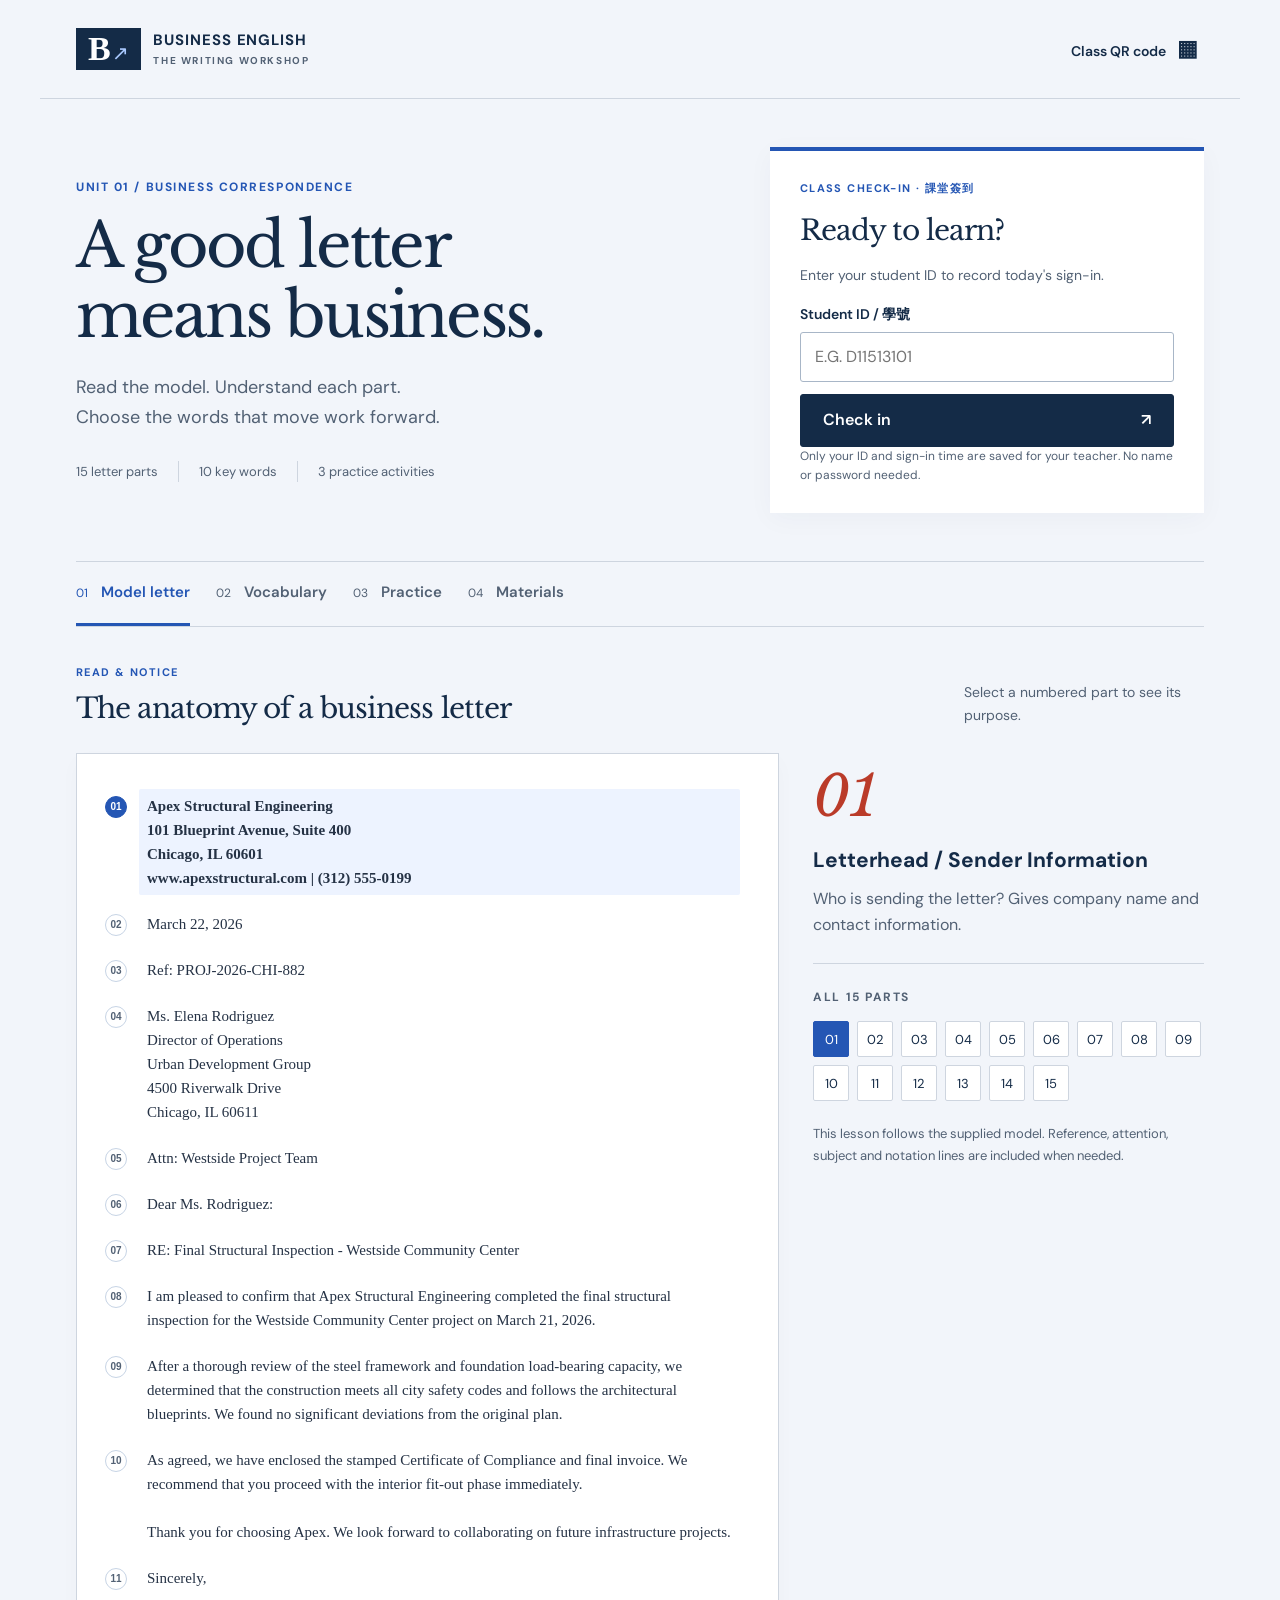
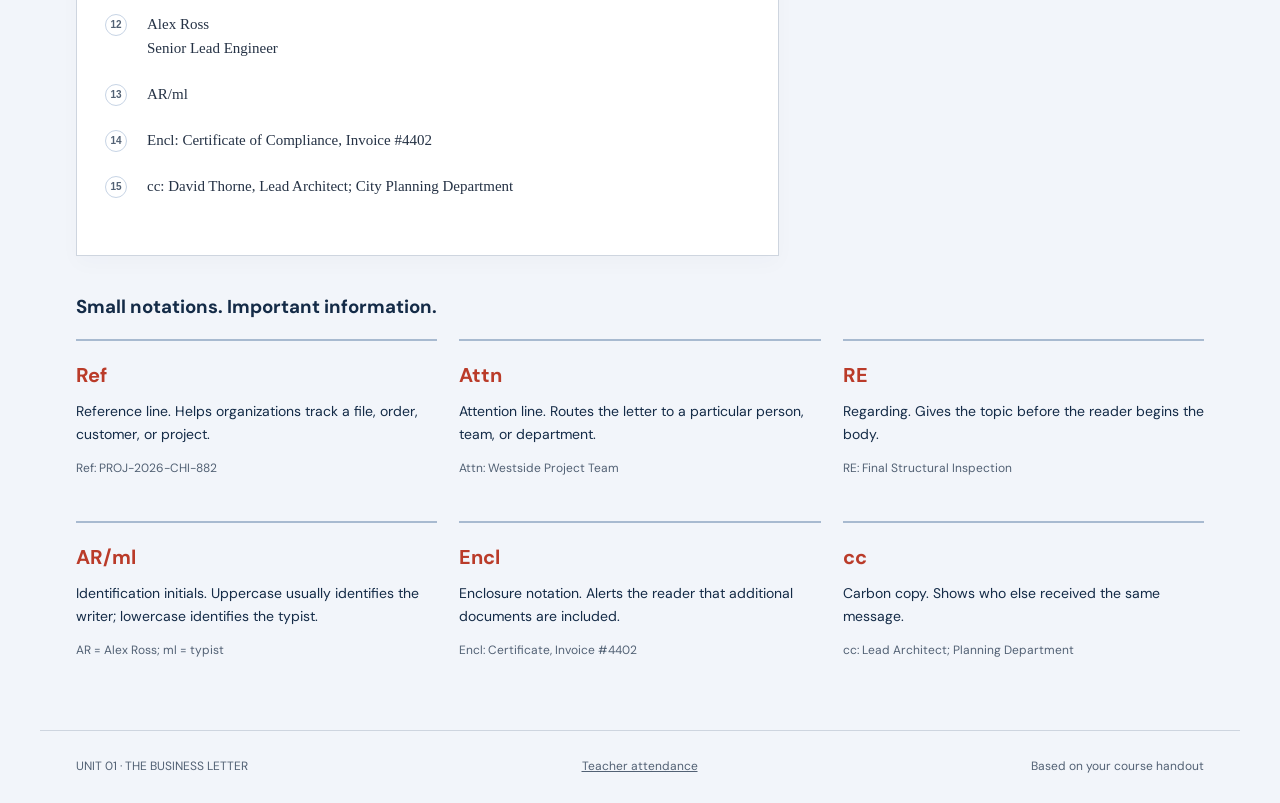
==== index.html @ 4eb68991 "Publish business-letter lesson, source materials, QR and ID attendance" ====
<!doctype html>
<html lang="en"><head><meta charset="utf-8"><meta name="viewport" content="width=device-width,initial-scale=1"><title>Unit 1 · The Business Letter</title><meta name="description" content="Explore a complete business letter, practise vocabulary, and check in for class."><link rel="icon" href="favicon.svg" type="image/svg+xml"><link rel="stylesheet" href="styles.css"><script src="lesson.js" defer></script><script src="config.js" defer></script><script src="app.js" defer></script></head>
<body><a class="skip" href="#lesson">Skip to lesson</a>
<header class="masthead"><a class="brand" href="./"><span class="brand-mark">B<span>↗</span></span><span>BUSINESS ENGLISH<small>THE WRITING WORKSHOP</small></span></a><button class="plain" id="qr-open">Class QR code <span aria-hidden="true">▦</span></button></header>
<main><section class="intro"><div><p class="eyebrow">UNIT 01 / BUSINESS CORRESPONDENCE</p><h1>A good letter<br>means business.</h1><p class="lede">Read the model. Understand each part.<br>Choose the words that move work forward.</p><div class="meta"><span>15 letter parts</span><span>10 key words</span><span>3 practice activities</span></div></div>
<aside class="checkin"><p class="eyebrow">CLASS CHECK-IN · 課堂簽到</p><h2>Ready to learn?</h2><p>Enter your student ID to record today's sign-in.</p><form id="checkin-form"><label for="student-id">Student ID / 學號</label><input id="student-id" name="studentId" maxlength="20" minlength="4" pattern="[A-Za-z0-9-]{4,20}" autocomplete="off" autocapitalize="characters" placeholder="e.g. D11513101" required><button class="primary" type="submit">Check in <span aria-hidden="true">↗</span></button></form><p class="status" id="checkin-status" role="status"></p><small>Only your ID and sign-in time are saved for your teacher. No name or password needed.</small></aside></section>
<nav class="lesson-nav" aria-label="Lesson sections"><a href="#lesson" class="active" data-view="lesson">01 <span>Model letter</span></a><a href="#vocabulary" data-view="vocabulary">02 <span>Vocabulary</span></a><a href="#practice" data-view="practice">03 <span>Practice</span></a><a href="#materials" data-view="materials">04 <span>Materials</span></a></nav>
<section id="lesson" class="view"><div class="section-heading"><div><p class="eyebrow">READ & NOTICE</p><h2>The anatomy of a business letter</h2></div><p>Select a numbered part to see its purpose.</p></div><div class="letter-layout"><article class="letter-paper" id="letter" aria-label="Model business letter"></article><aside class="explainer"><span class="big-number" id="part-number">01</span><h3 id="part-title"></h3><p id="part-description"></p><div class="rule"></div><p class="eyebrow">ALL 15 PARTS</p><div class="part-index" id="part-index"></div><p class="note">This lesson follows the supplied model. Reference, attention, subject and notation lines are included when needed.</p></aside></div><section class="notations"><h3>Small notations. Important information.</h3><div id="notations" class="notation-grid"></div></section></section>
<section id="vocabulary" class="view" hidden><div class="section-heading"><div><p class="eyebrow">BUILD YOUR WORD BANK</p><h2>Words that do the work</h2></div><p>Meaning, usage and business combinations.</p></div><div id="vocab-grid" class="vocab-grid"></div></section>
<section id="practice" class="view" hidden><div class="section-heading"><div><p class="eyebrow">TRY IT YOURSELF</p><h2>Put the language to work</h2></div><p>Practice is self-study. Answers are checked on this device.</p></div><div class="practice-switch" role="group" aria-label="Choose activity"><button class="selected" data-activity="choice">01 · Choose a word</button><button data-activity="match">02 · Match meanings</button><button data-activity="gap">03 · Complete sentences</button></div><p id="activity-instruction"></p><form id="exercise"></form><div class="exercise-actions"><button class="primary" id="check-answers">Check answers</button><button class="secondary" id="reset-answers">Try again</button><strong role="status" id="score"></strong></div></section>
<section id="materials" class="view" hidden><div class="section-heading"><div><p class="eyebrow">KEEP LEARNING</p><h2>Your lesson materials</h2></div></div><div class="resource-grid"><a class="resource" href="materials/U1-business-letter.docx" download><span>DOCX · ORIGINAL MATERIAL</span><h3>The complete business letter template</h3><p>Model letter, all 15 parts, notation guide and vocabulary exercises.</p><b>Download Word file ↗</b></a><a class="resource" href="materials/lesson-notes.md" download><span>TEXT · STUDY NOTES</span><h3>Quick reference for revision</h3><p>A readable copy of the model, letter parts and vocabulary.</p><b>Download study notes ↗</b></a><a class="resource" href="https://github.com/ij-teacher/business-letter-unit1" target="_blank" rel="noopener"><span>GITHUB · COURSE REPOSITORY</span><h3>Teaching site & source materials</h3><p>Access the website source and lesson files.</p><b>Open repository ↗</b></a></div><p class="note">Interactive exercise notes: use “collaborating” after “are”; “meet standards” uses the plural. In the envelope question, “stamp” means a postage stamp. The original Word file is unchanged.</p></section>
</main><footer><span>UNIT 01 · THE BUSINESS LETTER</span><a href="teacher.html">Teacher attendance</a><span>Based on your course handout</span></footer>
<dialog id="qr-dialog"><button class="dialog-close" aria-label="Close QR code">×</button><p class="eyebrow">SCAN. CHECK IN. LEARN.</p><h2>Join the lesson</h2><img src="assets/class-qr.png" width="300" height="300" alt="QR code linking to this business letter lesson"><p>Scan with your phone, then enter your student ID.</p><a href="assets/class-qr.png" download="business-letter-unit1-QR.png">Download QR code</a></dialog>
</body></html>
---- styles.css ----
@import url('https://fonts.googleapis.com/css2?family=DM+Sans:wght@400;500;600;700&family=Libre+Baskerville:ital,wght@0,400;0,700;1,400&display=swap');
:root{--ink:#142b47;--muted:#526174;--blue:#2456b4;--red:#ba3b29;--line:#ced5df;--paper:#fff;--bg:#f2f5fa}*{box-sizing:border-box}html{scroll-behavior:smooth}body{margin:0;background:var(--bg);color:var(--ink);font:16px/1.65 'DM Sans',Arial,sans-serif}a{color:inherit}button,input,select{font:inherit}button,a,input,select{touch-action:manipulation}button{cursor:pointer}button:focus-visible,a:focus-visible,input:focus-visible,select:focus-visible{outline:3px solid #da8620;outline-offset:3px}button:disabled{cursor:wait;opacity:.65}[hidden]{display:none!important}.skip{position:absolute;top:-80px}.skip:focus{top:8px;z-index:10;background:white;padding:8px}.masthead,main,footer{max-width:1200px;margin:auto}.masthead{display:flex;align-items:center;justify-content:space-between;padding:28px 36px;border-bottom:1px solid var(--line)}.brand{display:flex;gap:12px;align-items:center;text-decoration:none;font-weight:700;font-size:15px;letter-spacing:.06em}.brand small{display:block;font-size:10px;letter-spacing:.16em;color:var(--muted)}.brand-mark{background:var(--ink);color:white;font:700 34px Georgia;padding:2px 12px;position:relative}.brand-mark span{font:20px Arial;color:#a9c9ff}.plain{border:0;background:transparent;color:var(--ink);font-size:14px;font-weight:600}.plain span{font-size:22px;margin-left:8px}main{padding:0 36px}.intro{display:grid;grid-template-columns:1.45fr 1fr;gap:64px;align-items:center;padding:48px 0}.eyebrow{font-size:12px;font-weight:700;letter-spacing:.13em;color:var(--blue);margin:0 0 14px}h1,h2,h3,p{margin-top:0}h1{font:400 clamp(38px,5vw,62px)/1.13 'Libre Baskerville',Georgia,serif;letter-spacing:-.045em;margin-bottom:22px}h2{font:400 30px/1.3 'Libre Baskerville',Georgia,serif;letter-spacing:-.035em;margin-bottom:14px}h3{line-height:1.4}.lede{color:var(--muted);font-size:18px}.meta{display:flex;gap:20px;font-size:13px;color:var(--muted);margin-top:28px}.meta span+span{border-left:1px solid var(--line);padding-left:20px}.checkin{background:white;border-top:4px solid var(--blue);padding:28px 30px;box-shadow:0 6px 25px #142b4709}.checkin h2{font-size:28px}.checkin p{font-size:14px;color:var(--muted);margin-bottom:16px}.checkin .eyebrow{color:var(--blue);font-size:11px}.checkin small{display:block;color:var(--muted);font-size:12px;line-height:1.6}label{display:block;font-size:14px;font-weight:600;margin-bottom:6px}input,select{border:1px solid #a8b6c7;background:white;color:var(--ink);padding:11px 14px;border-radius:3px;max-width:100%}#student-id{width:100%;margin-bottom:12px;text-transform:uppercase}.primary{border:1px solid var(--ink);background:var(--ink);color:white;padding:12px 22px;font-weight:600;border-radius:3px}.primary:hover{background:var(--blue);border-color:var(--blue)}.checkin .primary{width:100%;display:flex;justify-content:space-between}.status{margin:12px 0;font-size:14px}.status:empty{display:none}.status.error{color:#b3261e}.status.success{color:#14603d}.secondary{background:white;border:1px solid var(--line);padding:12px 20px;border-radius:3px}.lesson-nav{display:flex;border-top:1px solid var(--line);border-bottom:1px solid var(--line);gap:26px;position:sticky;top:0;background:var(--bg);z-index:2}.lesson-nav a{padding:18px 0;text-decoration:none;font-size:12px;color:var(--muted);border-bottom:3px solid transparent;white-space:nowrap}.lesson-nav span{font-size:15px;margin-left:10px;font-weight:600}.lesson-nav a.active{color:var(--blue);border-bottom-color:var(--blue)}.view{padding:36px 0 50px}.section-heading{display:flex;justify-content:space-between;align-items:end;gap:24px;margin-bottom:26px}.section-heading h2{font-size:28px;margin:0}.section-heading .eyebrow{font-size:11px;margin-bottom:10px}.section-heading>p{max-width:240px;font-size:14px;color:var(--muted);margin:0}.letter-layout{display:grid;grid-template-columns:1.8fr 1fr;gap:34px;align-items:start}.letter-paper{background:white;padding:35px 38px 40px 62px;border:1px solid var(--line);box-shadow:0 8px 20px #142b4706;font:15px/1.6 Georgia,serif}.letter-part{position:relative;border:0;background:transparent;color:#253245;display:block;text-align:left;white-space:pre-line;font:inherit;width:100%;padding:5px 8px;margin:0 0 12px;border-radius:2px}.letter-part:before{content:attr(data-number);position:absolute;left:-34px;top:7px;font:600 10px/20px Arial;color:var(--muted);border:1px solid #c7d4e5;border-radius:50%;width:20px;height:20px;text-align:center;background:white}.letter-part:hover,.letter-part.chosen{background:#edf3ff}.letter-part.chosen:before{background:var(--blue);border-color:var(--blue);color:white}.letter-part:first-child{font-weight:700}.explainer{position:sticky;top:90px;padding:10px 0}.big-number{color:var(--red);font:italic 56px/1.2 'Libre Baskerville',Georgia,serif}.explainer h3{font-size:21px;margin:16px 0 10px}.explainer>p{color:var(--muted)}.rule{border-top:1px solid var(--line);margin:24px 0}.part-index{display:flex;flex-wrap:wrap;gap:8px}.part-index button{width:36px;height:36px;background:white;border:1px solid var(--line);color:var(--ink);font-size:13px;border-radius:2px}.part-index button.selected{background:var(--blue);color:white;border-color:var(--blue)}.note{color:var(--muted);font-size:13px;margin-top:22px}.notations{margin-top:38px}.notation-grid{display:grid;grid-template-columns:repeat(3,1fr);gap:22px}.notation{border-top:2px solid #a8bad0;padding:18px 0}.notation h4{font-size:20px;margin:0 0 8px;color:var(--red)}.notation p{font-size:14px;margin-bottom:8px}.notation small{font-size:12px;color:var(--muted)}.vocab-grid{display:grid;grid-template-columns:repeat(2,1fr);gap:1px;background:var(--line);border:1px solid var(--line)}.word-card{background:white;padding:26px;position:relative}.word-card h3{font:400 28px Georgia;margin:0 0 12px}.word-card p{color:var(--muted);font-size:15px}.word-card .combo{border-top:1px solid #e6eaf0;padding-top:12px;color:var(--blue);margin:0;font-size:14px}.word-card .counter{float:right;color:#97a7bd;font-size:13px}.practice-switch{display:flex;gap:8px;flex-wrap:wrap;margin-bottom:24px}.practice-switch button{border:1px solid var(--line);background:white;color:var(--ink);padding:12px 18px;border-radius:3px}.practice-switch .selected{background:var(--blue);color:white;border-color:var(--blue)}#activity-instruction{color:var(--muted)}#exercise{display:grid;grid-template-columns:1fr 1fr;gap:20px}.question{border:1px solid var(--line);background:white;padding:24px;min-width:0}.question legend{float:left;width:100%;font-weight:600;margin-bottom:15px}.question .options{clear:both}.question label{font-weight:400;display:flex;gap:10px;padding:5px 0;align-items:center}.question input[type=radio]{width:18px;height:18px;flex-shrink:0}.question input[type=text],.question select{width:100%}.feedback{font-size:14px;margin:12px 0 0}.correct .feedback{color:#14603d}.incorrect .feedback{color:#b3261e}.correct{border-color:#67a889}.incorrect{border-color:#c86860}.exercise-actions{display:flex;align-items:center;gap:14px;flex-wrap:wrap;margin-top:24px}.resource-grid{display:grid;grid-template-columns:repeat(3,1fr);gap:18px}.resource{background:white;border:1px solid var(--line);padding:26px;text-decoration:none}.resource:hover{border-color:var(--blue)}.resource span{font-size:11px;letter-spacing:.07em;color:var(--blue);font-weight:700}.resource h3{font:400 22px/1.45 Georgia;margin:20px 0 14px}.resource p{font-size:14px;color:var(--muted)}.resource b{font-size:14px}footer{display:flex;justify-content:space-between;gap:16px;padding:26px 36px;border-top:1px solid var(--line);font-size:12px;color:var(--muted)}dialog{border:1px solid var(--line);padding:35px;text-align:center;max-width:min(460px,94vw);color:var(--ink)}dialog::backdrop{background:#0e2139aa}dialog img{max-width:100%;height:auto}.dialog-close{position:absolute;right:10px;top:4px;background:none;border:0;font-size:30px;color:var(--ink)}.teacher-main{max-width:1000px;padding:40px 30px;margin:auto}.teacher-main table{border-collapse:collapse;width:100%;background:white}.teacher-main th,.teacher-main td{padding:12px;border-bottom:1px solid var(--line);text-align:left}.teacher-controls{display:flex;gap:12px;align-items:end;flex-wrap:wrap;margin:24px 0}.teacher-main input{display:block}.table-wrap{overflow:auto}
@media(max-width:760px){.masthead{padding:18px 20px}main{padding:0 20px}.intro{grid-template-columns:1fr;gap:24px;padding:32px 0}.intro h1{font-size:43px}.checkin{padding:24px}.meta{gap:10px;font-size:12px}.meta span+span{padding-left:10px}.lesson-nav{gap:20px;overflow-x:auto}.lesson-nav a{padding:14px 0}.lesson-nav span{margin-left:5px;font-size:14px}.section-heading{display:block}.section-heading>p{margin-top:14px;max-width:none}.section-heading h2{font-size:26px}.letter-layout{grid-template-columns:1fr;gap:22px}.explainer{position:static;grid-row:1;background:#e5ecf8;padding:20px}.explainer .big-number{float:right;font-size:40px}.explainer h3{margin-top:0}.explainer .rule{margin:15px 0}.explainer .note{display:none}.letter-paper{padding:25px 18px 25px 48px;font-size:14px}.notation-grid{grid-template-columns:1fr 1fr}.vocab-grid,#exercise,.resource-grid{grid-template-columns:1fr}.practice-switch button{flex:1;font-size:13px;padding:10px}.brand{font-size:12px}.brand small{font-size:9px}.plain{font-size:12px}footer{padding:20px;flex-wrap:wrap}.question{padding:20px}.view{padding-top:25px}}
@media print{.masthead,.intro,.lesson-nav,.explainer,footer,.exercise-actions{display:none}.letter-layout{display:block}.letter-paper{box-shadow:none;border:0}.view{display:block!important}.view:not(#lesson){display:none!important}}
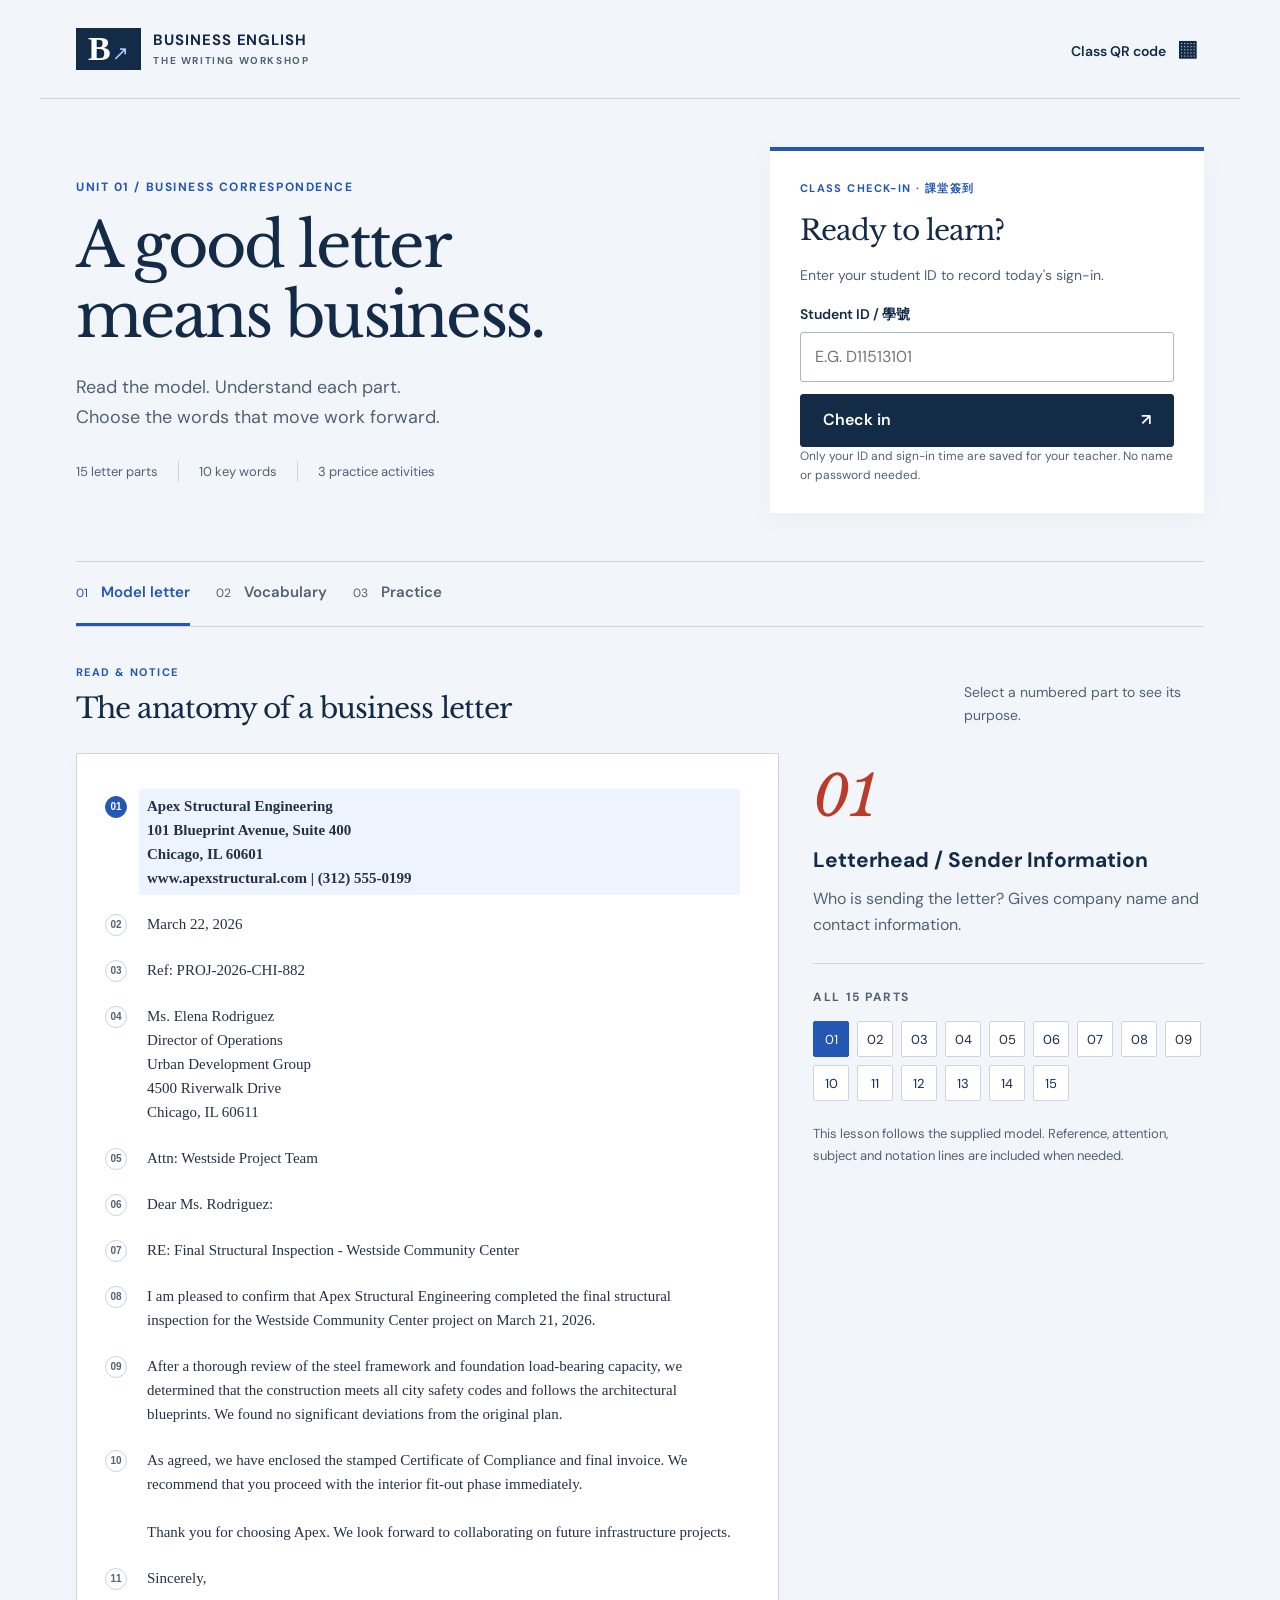
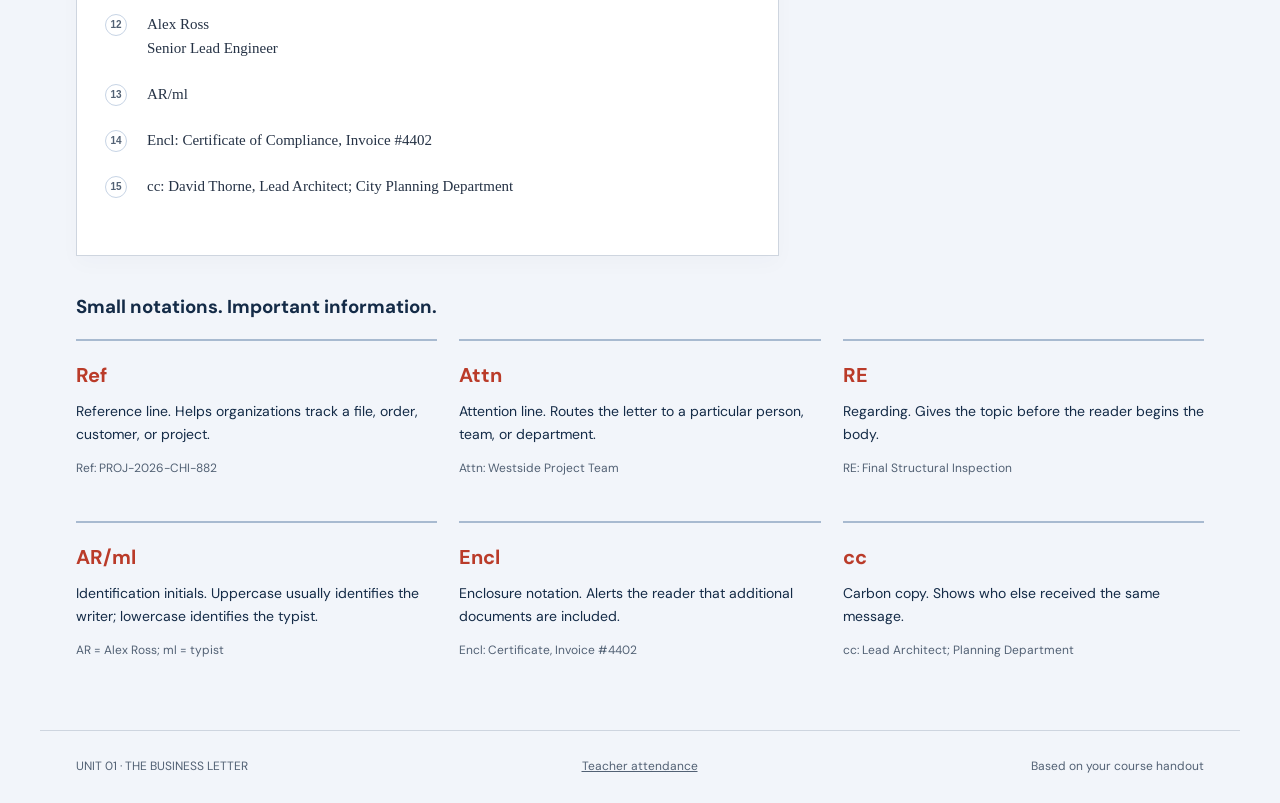
==== commit 48b4a07a: "Remove sentence completion answer key and student materials access" ====
--- a/index.html
+++ b/index.html
@@ -1,14 +1,13 @@
 <!doctype html>
-<html lang="en"><head><meta charset="utf-8"><meta name="viewport" content="width=device-width,initial-scale=1"><title>Unit 1 · The Business Letter</title><meta name="description" content="Explore a complete business letter, practise vocabulary, and check in for class."><link rel="icon" href="favicon.svg" type="image/svg+xml"><link rel="stylesheet" href="styles.css"><script src="lesson.js" defer></script><script src="config.js" defer></script><script src="app.js" defer></script></head>
+<html lang="en"><head><meta charset="utf-8"><meta name="viewport" content="width=device-width,initial-scale=1"><title>Unit 1 · The Business Letter</title><meta name="description" content="Explore a complete business letter, practise vocabulary, and check in for class."><link rel="icon" href="favicon.svg" type="image/svg+xml"><link rel="stylesheet" href="styles.css"><script src="lesson.js?v=20260925" defer></script><script src="config.js" defer></script><script src="app.js?v=20260925" defer></script></head>
 <body><a class="skip" href="#lesson">Skip to lesson</a>
 <header class="masthead"><a class="brand" href="./"><span class="brand-mark">B<span>↗</span></span><span>BUSINESS ENGLISH<small>THE WRITING WORKSHOP</small></span></a><button class="plain" id="qr-open">Class QR code <span aria-hidden="true">▦</span></button></header>
 <main><section class="intro"><div><p class="eyebrow">UNIT 01 / BUSINESS CORRESPONDENCE</p><h1>A good letter<br>means business.</h1><p class="lede">Read the model. Understand each part.<br>Choose the words that move work forward.</p><div class="meta"><span>15 letter parts</span><span>10 key words</span><span>3 practice activities</span></div></div>
 <aside class="checkin"><p class="eyebrow">CLASS CHECK-IN · 課堂簽到</p><h2>Ready to learn?</h2><p>Enter your student ID to record today's sign-in.</p><form id="checkin-form"><label for="student-id">Student ID / 學號</label><input id="student-id" name="studentId" maxlength="20" minlength="4" pattern="[A-Za-z0-9-]{4,20}" autocomplete="off" autocapitalize="characters" placeholder="e.g. D11513101" required><button class="primary" type="submit">Check in <span aria-hidden="true">↗</span></button></form><p class="status" id="checkin-status" role="status"></p><small>Only your ID and sign-in time are saved for your teacher. No name or password needed.</small></aside></section>
-<nav class="lesson-nav" aria-label="Lesson sections"><a href="#lesson" class="active" data-view="lesson">01 <span>Model letter</span></a><a href="#vocabulary" data-view="vocabulary">02 <span>Vocabulary</span></a><a href="#practice" data-view="practice">03 <span>Practice</span></a><a href="#materials" data-view="materials">04 <span>Materials</span></a></nav>
+<nav class="lesson-nav" aria-label="Lesson sections"><a href="#lesson" class="active" data-view="lesson">01 <span>Model letter</span></a><a href="#vocabulary" data-view="vocabulary">02 <span>Vocabulary</span></a><a href="#practice" data-view="practice">03 <span>Practice</span></a></nav>
 <section id="lesson" class="view"><div class="section-heading"><div><p class="eyebrow">READ & NOTICE</p><h2>The anatomy of a business letter</h2></div><p>Select a numbered part to see its purpose.</p></div><div class="letter-layout"><article class="letter-paper" id="letter" aria-label="Model business letter"></article><aside class="explainer"><span class="big-number" id="part-number">01</span><h3 id="part-title"></h3><p id="part-description"></p><div class="rule"></div><p class="eyebrow">ALL 15 PARTS</p><div class="part-index" id="part-index"></div><p class="note">This lesson follows the supplied model. Reference, attention, subject and notation lines are included when needed.</p></aside></div><section class="notations"><h3>Small notations. Important information.</h3><div id="notations" class="notation-grid"></div></section></section>
 <section id="vocabulary" class="view" hidden><div class="section-heading"><div><p class="eyebrow">BUILD YOUR WORD BANK</p><h2>Words that do the work</h2></div><p>Meaning, usage and business combinations.</p></div><div id="vocab-grid" class="vocab-grid"></div></section>
-<section id="practice" class="view" hidden><div class="section-heading"><div><p class="eyebrow">TRY IT YOURSELF</p><h2>Put the language to work</h2></div><p>Practice is self-study. Answers are checked on this device.</p></div><div class="practice-switch" role="group" aria-label="Choose activity"><button class="selected" data-activity="choice">01 · Choose a word</button><button data-activity="match">02 · Match meanings</button><button data-activity="gap">03 · Complete sentences</button></div><p id="activity-instruction"></p><form id="exercise"></form><div class="exercise-actions"><button class="primary" id="check-answers">Check answers</button><button class="secondary" id="reset-answers">Try again</button><strong role="status" id="score"></strong></div></section>
-<section id="materials" class="view" hidden><div class="section-heading"><div><p class="eyebrow">KEEP LEARNING</p><h2>Your lesson materials</h2></div></div><div class="resource-grid"><a class="resource" href="materials/U1-business-letter.docx" download><span>DOCX · ORIGINAL MATERIAL</span><h3>The complete business letter template</h3><p>Model letter, all 15 parts, notation guide and vocabulary exercises.</p><b>Download Word file ↗</b></a><a class="resource" href="materials/lesson-notes.md" download><span>TEXT · STUDY NOTES</span><h3>Quick reference for revision</h3><p>A readable copy of the model, letter parts and vocabulary.</p><b>Download study notes ↗</b></a><a class="resource" href="https://github.com/ij-teacher/business-letter-unit1" target="_blank" rel="noopener"><span>GITHUB · COURSE REPOSITORY</span><h3>Teaching site & source materials</h3><p>Access the website source and lesson files.</p><b>Open repository ↗</b></a></div><p class="note">Interactive exercise notes: use “collaborating” after “are”; “meet standards” uses the plural. In the envelope question, “stamp” means a postage stamp. The original Word file is unchanged.</p></section>
+<section id="practice" class="view" hidden><div class="section-heading"><div><p class="eyebrow">TRY IT YOURSELF</p><h2>Put the language to work</h2></div><p>Practice the vocabulary, then complete the sentences on your own.</p></div><div class="practice-switch" role="group" aria-label="Choose activity"><button class="selected" data-activity="choice">01 · Choose a word</button><button data-activity="match">02 · Match meanings</button><button data-activity="gap">03 · Complete sentences</button></div><p id="activity-instruction"></p><form id="exercise"></form><div class="exercise-actions"><button class="primary" id="check-answers">Check answers</button><button class="secondary" id="reset-answers">Try again</button><strong role="status" id="score"></strong></div></section>
 </main><footer><span>UNIT 01 · THE BUSINESS LETTER</span><a href="teacher.html">Teacher attendance</a><span>Based on your course handout</span></footer>
 <dialog id="qr-dialog"><button class="dialog-close" aria-label="Close QR code">×</button><p class="eyebrow">SCAN. CHECK IN. LEARN.</p><h2>Join the lesson</h2><img src="assets/class-qr.png" width="300" height="300" alt="QR code linking to this business letter lesson"><p>Scan with your phone, then enter your student ID.</p><a href="assets/class-qr.png" download="business-letter-unit1-QR.png">Download QR code</a></dialog>
 </body></html>
